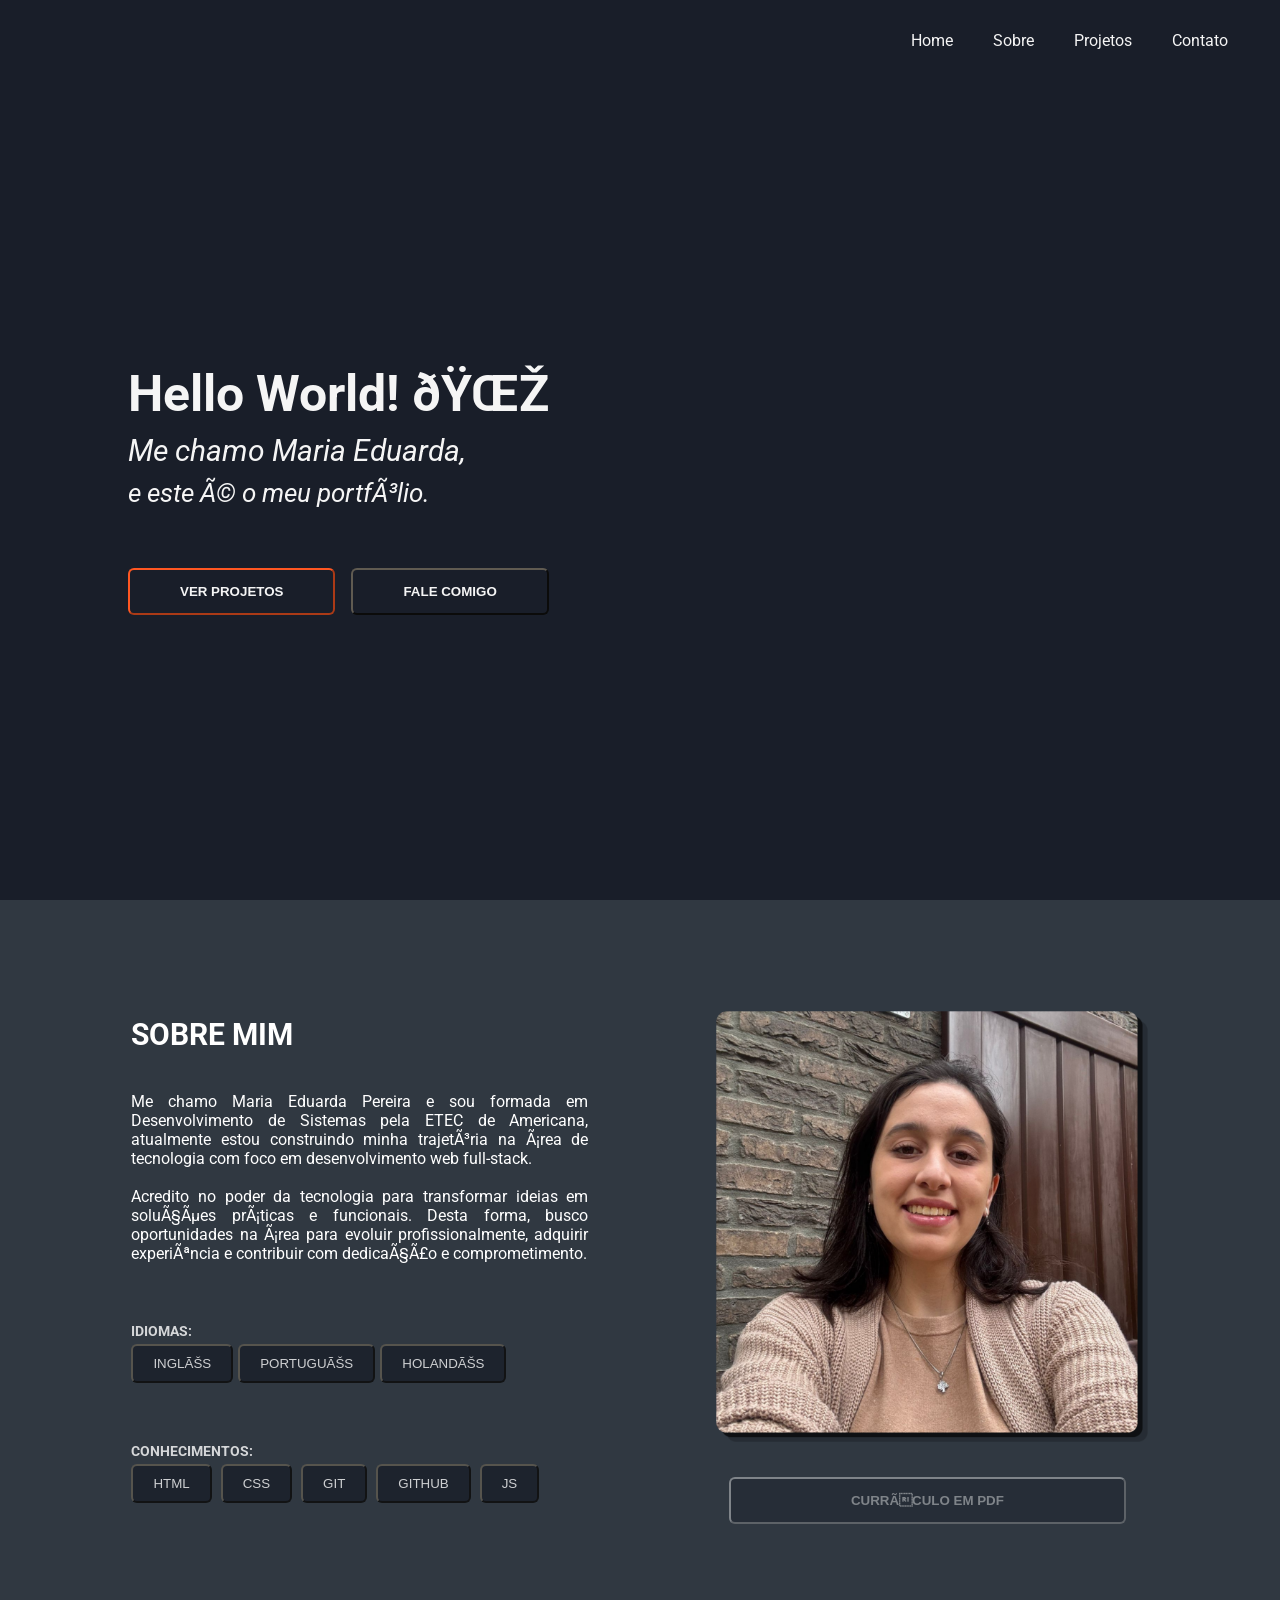
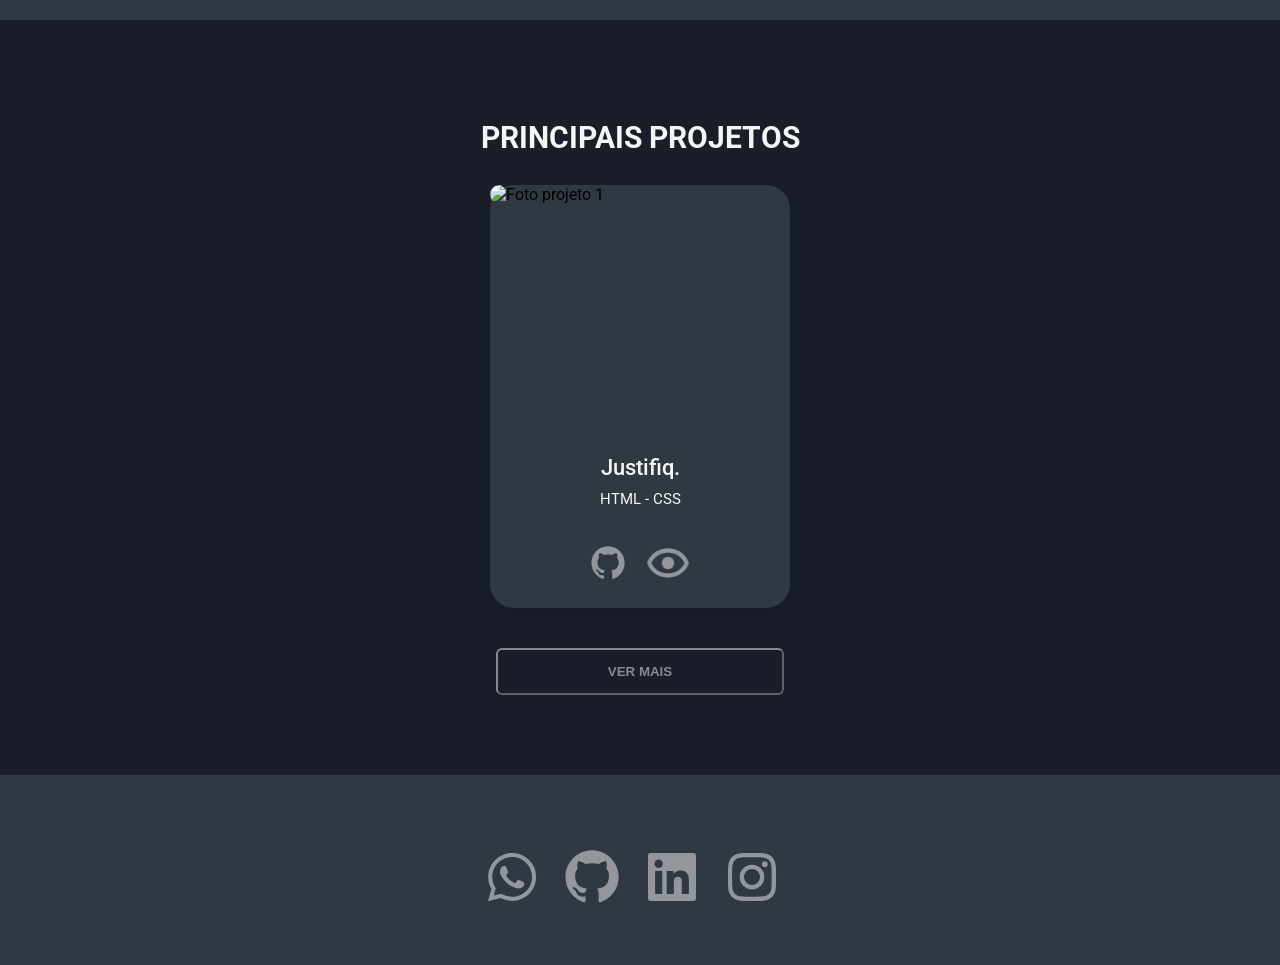
==== home.html @ 144eaf92 "V.0.1 - Inicial commit" ====
<!DOCTYPE html>
<html lang="en">
<head>
    <meta charset="pt-br">
    <meta name="viewport" content="width=device-width, initial-scale=1.0">

    <link rel="preconnect" href="https://fonts.googleapis.com">
    <link rel="preconnect" href="https://fonts.gstatic.com" crossorigin>
    <link href="https://fonts.googleapis.com/css2?family=Roboto:ital,wght@0,100..900;1,100..900&display=swap" rel="stylesheet">
    <link href="https://cdn.boxicons.com/3.0.8/fonts/basic/boxicons.min.css" rel="stylesheet">
    <link rel="stylesheet" href="style.css">

    <title>Portfólio - Maria Eduarda</title>
</head>

<body>
    
    <!-- Desenvolvendo um menu universal / header para o site através do "nav" e uma lista não ordenada -->
    <!-- INÍCIO HEADER -->
    <nav class="nav">

        <ul class="nav-list">
            <li>
                <a href="#home">Home</a>
            </li>
            <li>
                <a href="#sobre">Sobre</a>
            </li>
            <li>
                <a href="#projetos">Projetos</a>
            </li>
            <li>
                <a href="#contato">Contato</a>
            </li>
        </ul>
    </nav>


    <!-- Desenvolvendo o início do corpo do site -->
    <!-- INÍCIO MAIN -->
    <section id="home" class="main">

        <div class="lado-esquerdo">
            <h1> Hello World! 🌎 </h1>
            <p class="p1"> Me chamo Maria Eduarda, </p>
            <p class="p2"> e este é o meu portfólio. </p>
            <a href="#projetos">
                <button class="bt-projetos"> VER PROJETOS </button>
            </a>
            <a target="_blank" href="https://wa.me/5519991881910">
                <button class="bt-fale-cmg"> FALE COMIGO </button>
            </a>
        </div>

        <div class="lado-direito">
           <!-- Espaço para futuras atualizações -->
        </div>

    </section>


    <!-- Desenvolvendo do corpo do site -->
    <!-- INÍCIO SOBRE -->
     <section id="sobre" class="sobre">
        <div>
            <h2> SOBRE MIM </h2>
            <p> Me chamo Maria Eduarda Pereira e sou formada em Desenvolvimento de Sistemas pela ETEC de Americana, atualmente estou construindo minha trajetória na área de tecnologia com foco em desenvolvimento web full-stack.</p><br>
            <p>Acredito no poder da tecnologia para transformar ideias em soluções práticas e funcionais. Desta forma, busco oportunidades na área para evoluir profissionalmente, adquirir experiência e contribuir com dedicação e comprometimento.</p>
        
            <h3>IDIOMAS:</h3> 
            <div class="idiomas">
                <button class="skills"> INGLÊS </button>
                <button class="skills"> PORTUGUÊS </button>
                <button class="skills"> HOLANDÊS </button>
            </div>

            <h3>CONHECIMENTOS:</h3>
            <button class="skills"> HTML </button>
            <button class="skills"> CSS </button>
            <button class="skills"> GIT </button>
            <button class="skills"> GITHUB </button>
            <button class="skills"> JS </button>
        
        </div>

        <div class="sobre-direito">
        <img src="imagens/foto perfil.png" alt="Foto perfil">
        
        <a target="_blank" href="https://docs.google.com/document/d/1NYRxw0soqIEBPhY3I_xQXbbyJ_Z7n7zQ/edit?usp=sharing&ouid=110325381796916016101&rtpof=true&sd=true">
        <button class="bt-pdf"> CURRÍCULO EM PDF </button>
        </a>

        </div>

     </section>


    <!-- Desenvolvendo do corpo do site -->
    <!-- INÍCIO PRINCIPAIS PROJETOS -->
     <section id="projetos" class="projetos">
        <h2> PRINCIPAIS PROJETOS </h2>

        <div class="lista-projetos">

            <div class="card">
                <div class="img-card">
                    <img id="img" src="imagens/projeto1.png" alt="Foto projeto 1">
                </div>

                <div class="card-text">
                    <span class="title">Justifiq.</span>
                    <span class="description">HTML - CSS</span>
                </div>

                <div class="media-buttons">
                    <a href="#" class="git-link"><img src="imagens/github.png"></a>
                    <a href="#" class="link"><img src="imagens/eye.png"></a>
                </div>

            </div>

           
        

        <!-- Botão "ver mais" projetos -->
        </div>
        <a target="_blank" href="https://github.com/Programa-Duda">
            <button class="bt-ver-mais"> VER MAIS </button>
        </a>

     </section>


    <!-- Desenvolvendo do rodapé -->
    <!-- INÍCIO RODAPÉ -->
     <section id="contato">
     <footer class="rodape">

        <a href=""><img src="imagens/whats logo.png" alt="Logo WhatsApp"></a>
        <a href=""><img src="imagens/github.png" alt="Logo Github"></a>
        <a href=""><img src="imagens/linkedin logo.png" alt="Logo Linkedin"></a>
        <a href=""><img src="imagens/instagram logo.png" alt="Logo Instagram"></a>

     </footer>
     </section>


    <!--<script src="script.js">
        var lastScrollTop = 0;
        navbar = document.getElementsByClassName("nav");
        window.addEventListener("scroll", function(){
        var scrollTop = window.pageYOffset || document.documentElement.scrollTop;
        if (scrollTop > lastScrollTop){
        navbar.style.top="-80px";
        }else{
        navbar.style.top="0px";       
        }
        lastScrollTop = scrollTop;
        })
    </script>
    !-->

</body>

</html>
---- style.css ----
/* == INÍCIO DESING GERAL == */

*{
    margin: 0;
    padding: 0;
    outline: 0;
    box-sizing: border-box;
}

body{
    font-family: 'Roboto', sans-serif;
}

html{
    scroll-behavior: smooth;
}

/* ====================== */



/* ==== INÍCIO HEADER ==== */

.nav{
    background-color: #191e29;
    height: 80px;
    width: 100%;
    display: flex;
    justify-content: flex-end;
    position: sticky;
    top: 0;

    /* Garantindo a preferência do menu em uma camada "superior" a qualquer outro elemento*/
    z-index: 9; 
}

.nav-list{
    display: flex;
    align-items: center;
    list-style: none;
    margin-right: 32px;
}

.nav-list a{
    text-decoration: none;
    color: #F5F5F5;
    padding: 20px;
}

.nav-lis a:hover{
    color: #F5F5F5
}

/* ====================== */



/* ==== INÍCIO MAIN ==== */

.main{
    width: 100%;
    background-color: #191e29;
    height: calc(100vh - 80px);
    display: flex;
    align-items: center;
    justify-content: space-between;
}

.lado-esquerdo{
    padding-left: 10%;
}

.lado-direito{
    padding-right: 10%;
}

.main h1{
    color: #F5F5F5;
    font-size: 50px;
}

.p1{
    color: #F5F5F5;
    font-size: 30px;
    font-style: italic;
    margin-top: 10px;
    margin-bottom: 5px;
}

.p2{
    color: #F5F5F5;
    font-size: 26px;
    font-style: italic;
    margin-top: 10px;
    margin-bottom: 60px;
}

.bt-projetos{
    font-weight: bolder;
    color: #F5F5F5;
    cursor: pointer;
    background-color: #191e29;
    border-color: #FF5722;
    padding: 14px 50px;
    border-radius: 6px;
    transition: 0.6s;
}

.bt-projetos:hover{
    transform: scale(1.1);
}

.bt-fale-cmg{
    font-weight: bolder;
    color: #F5F5F5;
    cursor: pointer;
    background-color: #191e29;
    border-color: #605B51;
    padding: 14px 50px;
    border-radius: 6px;
    transition: 0.6s;
}

.bt-fale-cmg:hover{
    transform: scale(1.1);
}

.main a{
    margin-right: 12px;
    text-decoration: none;
}

/* ====================== */



/* ==== INÍCIO SOBRE ==== */
.sobre{
    background-color: #303841;
    width: 100%;
    height: 80vh;
    padding-left: 10%;
    padding-right: 10px;
    display: flex;
    align-items: center;
    justify-content: center;
}

.sobre div{
    max-width: 50%;
    padding-right: 10%;
    color: #FFFFFF;
}

.sobre img{
    max-width: 450px;
}

.sobre h2{
    padding-bottom: 40px;
    font-size: 30px;
}

.sobre p{
    text-align: justify;
}

.sobre h3{
    padding-top: 60px;
    padding-bottom: 5px;
    font-size: 14px;
    opacity: 0.8;
}

.skills{
    color: #F5F5F5;
    background-color: #191e29;
    border-color: #605B51;
    padding: 10px 20px;
    margin-right: 5px;
    border-radius: 6px;
    opacity: 0.8;
}

.idiomas{
    display: flex;
    flex-direction:row;
}

/* === LADO DIREITO - SOBRE ===*/
.sobre-direito{
    align-items: center;
    justify-content: center;
    display: flex;
    flex-direction: column;
}

.bt-pdf{
    font-weight: bolder;
    color: #F5F5F5;
    cursor: pointer;
    background-color: #191e29;
    border-color: #F5F5F5;
    margin-top: 30px;
    padding: 14px 120px;
    border-radius: 6px;
    transition: 0.6s;
    opacity: 0.4;
}

.bt-pdf:hover{
    transform: scale(1.1);
    opacity: 0.8;
}

/* ====================== */



/* ==== INÍCIO PRINCIPAIS PROJETOS ==== */

.projetos{
    width: 100%;
    background-color: #191e29;
    display: flex;
    flex-direction: column;
    align-items: center;
    justify-content: center;
    padding: 80px 5%;
}

.projetos h2{
    color: #F5F5F5;
    font-size: 30px;
    margin-bottom: 30px;
    margin-top: 20px;
}

.bt-ver-mais{
    font-weight: bolder;
    color: #F5F5F5;
    cursor: pointer;
    background-color: #191e29;
    border-color: #F5F5F5;
    padding: 14px 110px;
    border-radius: 6px;
    transition: 0.6s;
    opacity: 0.5;
    margin-top: 30px;
}

.bt-ver-mais:hover{
    transform: scale(1.1);
    opacity: 1;
}


/* ==== LISTA DOS PROJETOS ====*/
.lista-projetos{
    width: 100%;
    margin-bottom: 10px;
    display: flex;
    justify-content: center;
    align-items: center;
}

.projetos img{
    border-radius: 24px;
    position: relative;
    height: 100%;
    width: 100%;
    transition: 0.6s;
}

.projetos .img-card:hover{
    cursor: pointer;
}

.img-card{
    border-radius: 24px;
    position: relative;
    height: 250px;
    width: 300px;
}

.card{
    display: flex;
    flex-direction: column;
    align-items: center;
    max-width: 300px;
    width:100%;
    border-radius: 24px;
    background-color: #303841;
    box-shadow: 0 5px 10px rgba(0, 0, 0, 0.1);
    padding-bottom: 10px;
    transition: 0.6s;
}

.card:hover{
    transform: scale(1.1);
}

.card .card-text{
    margin-top: 20px;
    display: flex;
    flex-direction: column;
    align-items: center;
}

.card-text .title{
    color: #F5F5F5;
    font-size: 22px;
    font-weight: 500;
}

.card-text .description{
    color: #F5F5F5;
    margin-top: 10px;
    font-size: 15px;
    font-weight: 400;
}

.media-buttons{
    align-items: center;
    justify-content: center;
    display: flex;
    flex-direction: row;
    margin: 30px auto 10px auto;
    gap: 15px;
}

.media-buttons .link:hover{
    cursor: pointer;
    opacity: 1;
    transform:  scale(1.1);
}

.media-buttons .git-link:hover{
    cursor: pointer;
    opacity: 1;
    transform:  scale(1.1);
}

.media-buttons .link{
    opacity: 0.5;
    align-items: center;
    justify-content: center;
    height: 50px;
    width: 50px;
    text-decoration: none;
    transition: 0.6s;
}

.media-buttons .git-link{
    opacity: 0.5;
    align-items: center;
    justify-content: center;
    height: 40px;
    width: 40px;
    text-decoration: none;
    transition: 0.6s;
}
/* ====================== */



/* === INÍCIO RODAPÉ === */
.rodape{
    width: 100%;
    background-color: #303841;
    padding: 70px 0;
    display: flex;
    justify-content: center;
    align-items: center;
}

.rodape a{
    width: 50px;
    height: 50px;
    transition: 0.6s;
    margin-right: 30px;
    opacity: 0.5;
}

.rodape a:hover{
    transform: scale(1.1);
    opacity: 1;
}

/* ====================== */
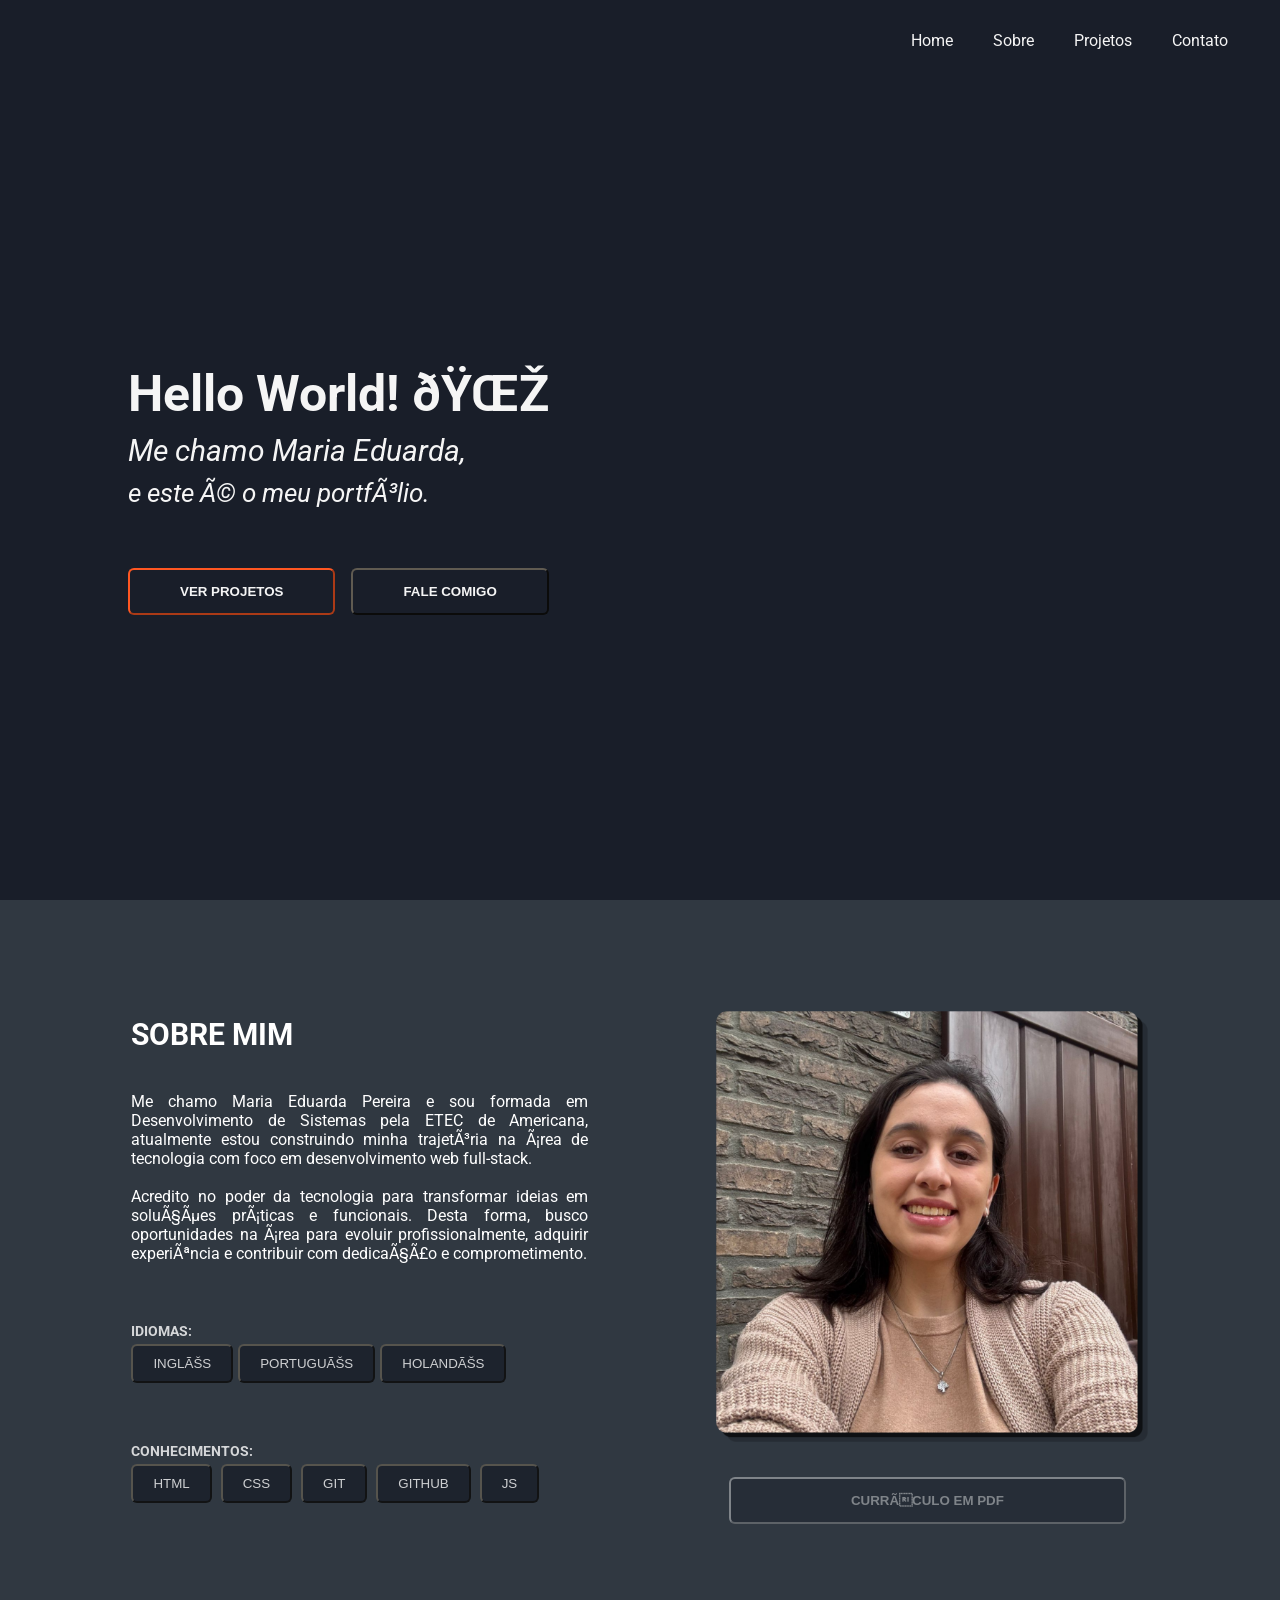
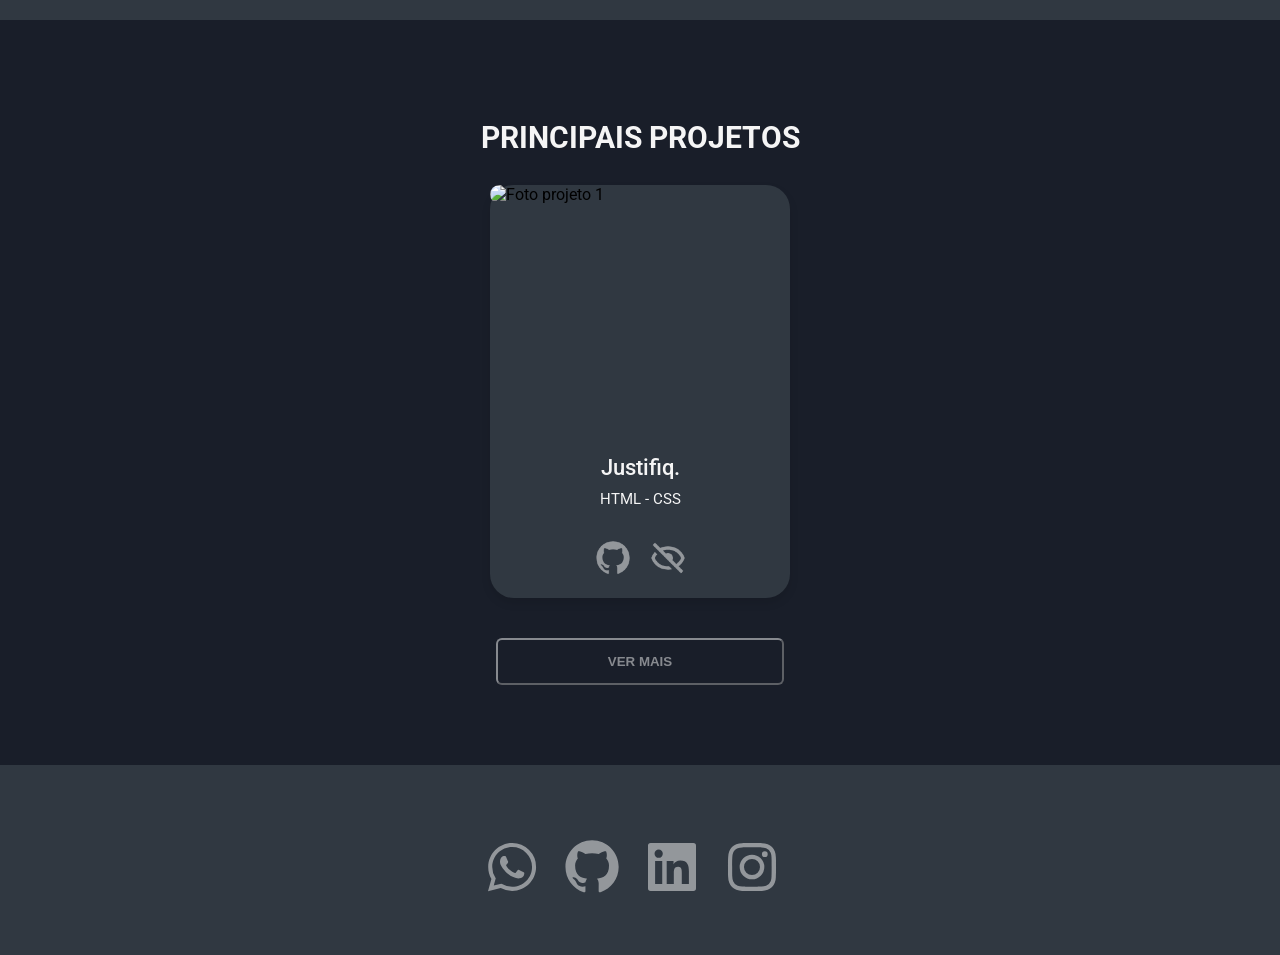
==== commit 571c6997: "V.0.2 - Adding external links" ====
--- a/home.html
+++ b/home.html
@@ -113,8 +113,8 @@
                 </div>
 
                 <div class="media-buttons">
-                    <a href="#" class="git-link"><img src="imagens/github.png"></a>
-                    <a href="#" class="link"><img src="imagens/eye.png"></a>
+                    <a href="https://github.com/Programa-Duda/Justifiq." class="git-link"><img src="imagens/github.png"></a>
+                    <a href="" class="link-slash"><img src="imagens/eye-slash.png"></a>
                 </div>
 
             </div>
@@ -136,10 +136,10 @@
      <section id="contato">
      <footer class="rodape">
 
-        <a href=""><img src="imagens/whats logo.png" alt="Logo WhatsApp"></a>
-        <a href=""><img src="imagens/github.png" alt="Logo Github"></a>
-        <a href=""><img src="imagens/linkedin logo.png" alt="Logo Linkedin"></a>
-        <a href=""><img src="imagens/instagram logo.png" alt="Logo Instagram"></a>
+        <a target="_blank" href="https://wa.me/5519991881910"><img src="imagens/whats logo.png" alt="Logo WhatsApp"></a>
+        <a target="_blank" href="https://github.com/Programa-Duda"><img src="imagens/github.png" alt="Logo Github"></a>
+        <a target="_blank" href="https://www.linkedin.com/in/maria-eduarda-pereira-a6b005344/"><img src="imagens/linkedin logo.png" alt="Logo Linkedin"></a>
+        <a target="_blank" href="https://www.instagram.com/mariaed.exe/"><img src="imagens/instagram logo.png" alt="Logo Instagram"></a>
 
      </footer>
      </section>
--- a/style.css
+++ b/style.css
@@ -335,6 +335,11 @@
     transform:  scale(1.1);
 }
 
+.media-buttons .link-slash:hover{
+    cursor: pointer;
+    transform:  scale(1.1);
+}
+
 .media-buttons .git-link:hover{
     cursor: pointer;
     opacity: 1;
@@ -351,7 +356,7 @@
     transition: 0.6s;
 }
 
-.media-buttons .git-link{
+.media-buttons .link-slash{
     opacity: 0.5;
     align-items: center;
     justify-content: center;
@@ -360,6 +365,16 @@
     text-decoration: none;
     transition: 0.6s;
 }
+
+.media-buttons .git-link{
+    opacity: 0.5;
+    align-items: center;
+    justify-content: center;
+    height: 40px;
+    width: 40px;
+    text-decoration: none;
+    transition: 0.6s;
+}
 /* ====================== */
 
 
